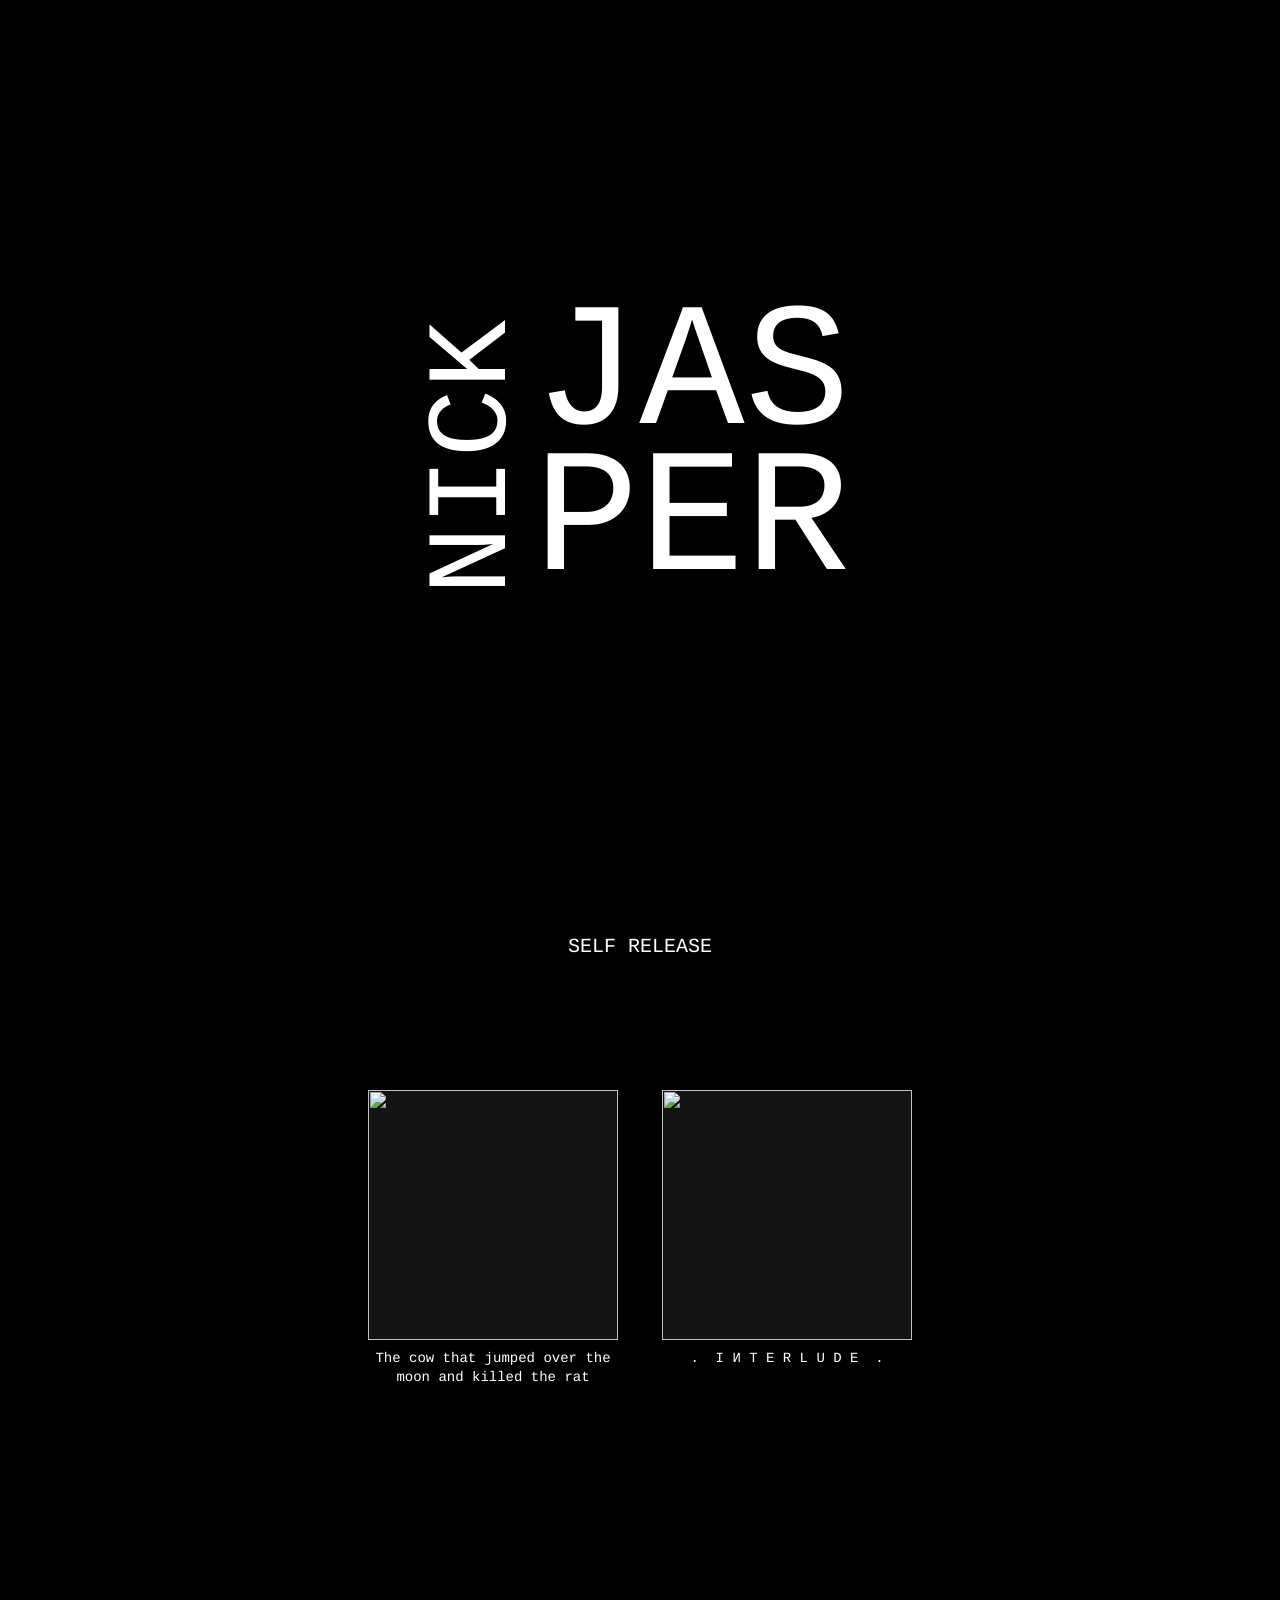
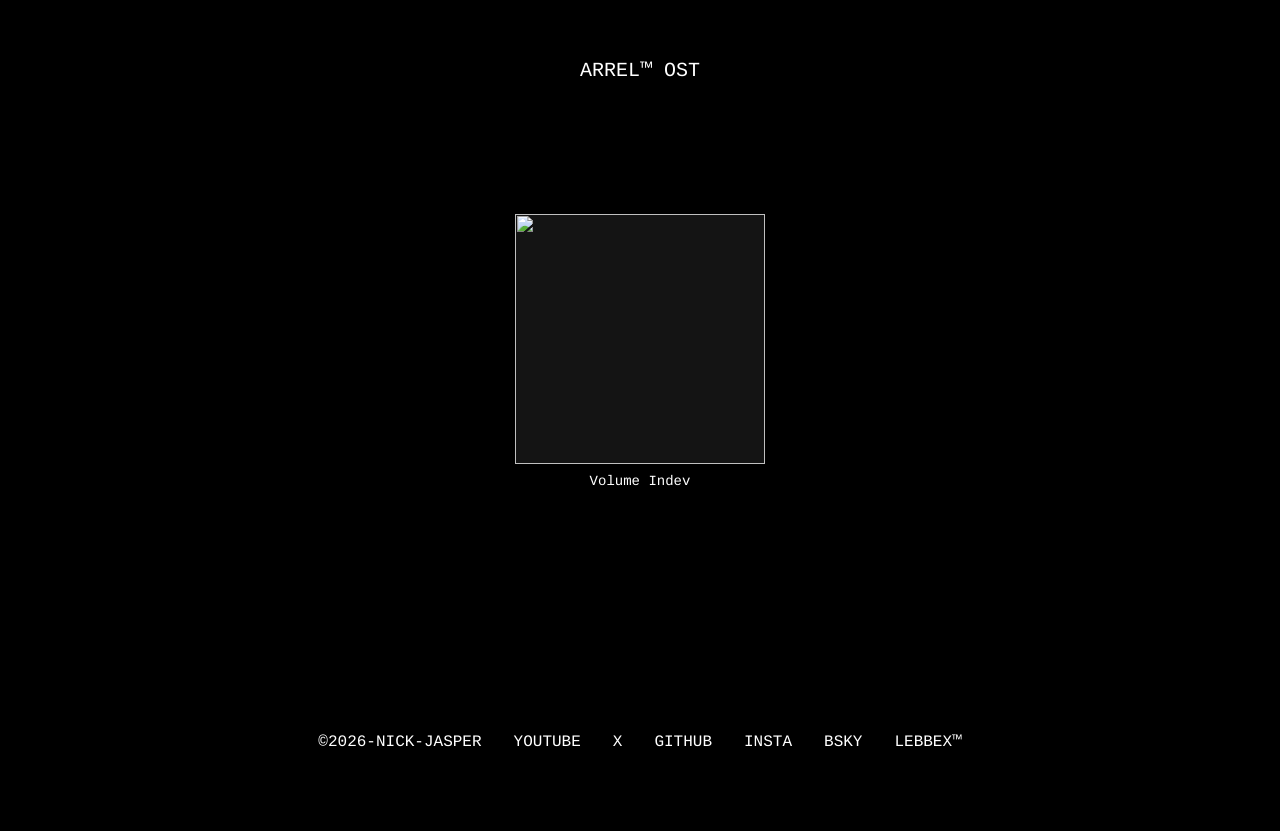
==== index.html @ 3217671c "hg" ====
<!DOCTYPE html>
<!--
  Folder layout:

  index.html
  style.css
  script.js
  fonts/SpaceMono-Regular.ttf     <- download from Google Fonts
  covers/cow.png ...              <- your album covers (square images work best)
-->
<html lang="en">

<head>
    <meta charset="utf-8">
    <meta name="viewport" content="width=device-width, initial-scale=1, viewport-fit=cover">
    <title>Nick Jasper</title>
    <meta name="description" content="Official website of Nick Jasper: musician, author, indie game developer, CEO of Lebbex, and creator of Arrel.">
    <meta property="og:title" content="Nick Jasper">
    <meta property="og:description" content="Official website of Nick Jasper.">
    <meta name="theme-color" content="#000000">
    <link rel="stylesheet" href="style.css">
    <link rel="icon" type="image/png" href="icon.png">
</head>

<body>
    <!-- Cursor filter (used by .cursor in style.css):
         greyscale -> threshold at 50% -> grow the bright pixels by 1px in every direction -> invert.
         So a lone white pixel on black becomes a 3x3 black square on white inside the ring. -->
    <svg width="0" height="0" style="position:absolute" aria-hidden="true" focusable="false">
        <filter id="cursor-filter" x="0" y="0" width="100%" height="100%" color-interpolation-filters="sRGB">
            <feColorMatrix type="matrix"
                values="0.2126 0.7152 0.0722 0 0
                        0.2126 0.7152 0.0722 0 0
                        0.2126 0.7152 0.0722 0 0
                        0      0      0      1 0" />
            <feComponentTransfer>
                <feFuncR type="discrete" tableValues="0 1" />
                <feFuncG type="discrete" tableValues="0 1" />
                <feFuncB type="discrete" tableValues="0 1" />
            </feComponentTransfer>
            <feMorphology operator="dilate" radius="1" />
            <feComponentTransfer>
                <feFuncR type="table" tableValues="1 0" />
                <feFuncG type="table" tableValues="1 0" />
                <feFuncB type="table" tableValues="1 0" />
            </feComponentTransfer>
        </filter>
    </svg>

    <div class="cursor" id="cursor" aria-hidden="true"></div>

    <header class="hero">
        <h1 class="title" aria-label="NICK JASPER">
            <span class="nick" aria-hidden="true">NICK</span>
            <span class="name" aria-hidden="true">
                <span class="line">JAS</span>
                <span class="line">PER</span>
            </span>
        </h1>
    </header>

    <main>
        <section class="discography" aria-label="Discography">
            <div class="side-probe" id="side-probe" aria-hidden="true"></div>

            <div class="categories" id="categories">
                <!-- Copy/paste one <a class="album"> per album. Change href, img src and title.
                     Copy a whole <section class="category"> to add a category. -->
                <section class="category" aria-labelledby="cat-personal">
                    <h2 class="cat-title" id="cat-personal">SELF RELEASE</h2>
                    <div class="carousel" data-carousel>
                        <button class="arrow arrow-prev" type="button" data-dir="-1" aria-label="Scroll left"
                            disabled>&lt;</button>
                        <div class="scroller">
                            <div class="track">
                                <a class="album" data-fade="card"
                                    href="https://youtube.com/watch?v=95Vt00onysI&list=PLJrzrdM2WSXKXzhorP7A3yFC8lXLPzHgE"
                                    target="_blank" rel="noopener">
                                    <div class="cover"><img src="covers/the64.png" data-full="covers/the.png" alt="" draggable="false"></div>
                                    <p class="album-title">The cow that jumped over the moon and killed the rat</p>
                                </a>

                                <a class="album" data-fade="card"
                                    href="https://youtube.com/watch?v=jyHPsgV9p6w&list=PLJrzrdM2WSXJ7EXILNpxLMrXTTR95toSh"
                                    target="_blank" rel="noopener">
                                    <div class="cover"><img src="covers/interlude64.png" data-full="covers/interlude.png" alt="" draggable="false"></div>
                                    <p class="album-title">.&nbsp;&nbsp;I И T E R L U D E&nbsp;&nbsp;.</p>
                                </a>
                            </div>
                        </div>
                        <button class="arrow arrow-next" type="button" data-dir="1" aria-label="Scroll right"
                            disabled>&gt;</button>
                    </div>
                </section>

                <section class="category" aria-labelledby="cat-arrel">
                    <h2 class="cat-title" id="cat-arrel">ARREL™ OST</h2>
                    <div class="carousel" data-carousel>
                        <button class="arrow arrow-prev" type="button" data-dir="-1" aria-label="Scroll left"
                            disabled>&lt;</button>
                        <div class="scroller">
                            <div class="track">
                                <a class="album" data-fade="card"
                                    href="https://youtube.com/watch?v=JaP1nz73gEE&list=PLEWeFT0ctV_Y" target="_blank"
                                    rel="noopener">
                                    <div class="cover"><img src="covers/indev64.png" data-full="covers/indev.png" alt="" draggable="false"></div>
                                    <p class="album-title">Volume Indev</p>
                                </a>
                            </div>
                        </div>
                        <button class="arrow arrow-next" type="button" data-dir="1" aria-label="Scroll right"
                            disabled>&gt;</button>
                    </div>
                </section>
            </div>
        </section>
    </main>

    <footer class="links">
        <p>©2026-NICK-JASPER</p>
        <a class="link" data-fade="link" href="https://youtube.com/@NickJasper" target="_blank"
            rel="noopener">YOUTUBE</a>
        <a class="link" data-fade="link" href="https://x.com/NickJasperr" target="_blank" 
            rel="noopener">X</a>
        <a class="link" data-fade="link" href="https://github.com/nickjasperr" target="_blank"
            rel="noopener">GITHUB</a>
        <a class="link" data-fade="link" href="https://instagram.com/nickjasperr" target="_blank"
            rel="noopener">INSTA</a>
        <a class="link" data-fade="link" href="https://bsky.app/profile/nickjasper.bsky.social" target="_blank"
            rel="noopener">BSKY</a>
        <a class="link" data-fade="link" href="https://lebbex.com" target="_blank"
            rel="noopener">LEBBEX™</a>
    </footer>

    <!-- Lenis (pinned version). Site still works with native scrolling if this fails to load. -->
    <script src="https://cdn.jsdelivr.net/npm/lenis@1.1.13/dist/lenis.min.js"></script>
    <script src="script.js"></script>
    <script>document.title = "\u2800";</script>
</body>

</html>
---- style.css ----
/* ------------------------------------------------------------------
   FONT (self-hosted)
------------------------------------------------------------------ */
@font-face {
    font-family: "Space Mono";
    src: url("fonts/SpaceMono-Regular.ttf") format("truetype");
    font-weight: 400;
    font-style: normal;
    font-display: block;
}

/* ------------------------------------------------------------------
   TWEAKABLE LAYOUT VALUES
------------------------------------------------------------------ */
:root {
    --bg: #000;
    --fg: #fff;

    /* "large" viewport height so things don't jump when mobile toolbars show/hide */
    --vh: 1vh;

    --pad: clamp(1rem, 3vw, 2.5rem);
    /* page side padding */

    --cursor-blur: 1px;

    /* ---- title ---- */
    --char-w: 0.612;
    /* Space Mono glyph width in em */
    --title-lh: 0.8;
    /* line height of the big text, lower = tighter */
    --title-gap: 0.08;
    /* base gap between NICK and JASPER, in em */
    --title-top: 50%;
    /* vertical position of the title's centre */

    --title-min-w: 33.3333vw;
    /* title is never narrower than this... */
    --title-max-w: 50vw;
    /* ...or wider than this */
    --title-min-h: calc(20 * var(--vh));
    /* if shorter than this it grows (up to max-w) */
    --title-max-h: calc(33.3333 * var(--vh));
    /* never taller than this (wins over min-w) */

    /* ---- NICK fine tuning (all relative to the title's font size) ---- */
    --nick-y: 0.04;
    /* push NICK down (+) or up (-). Tweak me first. */
    --nick-size: 0.98;
    /* 1 = exactly as long as JASPER is tall. 1.02 = 2% longer */
    --nick-gap: -0.01;
    /* extra space between NICK and JASPER, in em */
    --line-gap: 0.03;
    /* extra space between JAS and PER, in em */

    /* ---- discography ---- */
    --cover-w: 250px;
    /* album cover width, never changes with screen size */
    --card-pad: 12px;
    /* padding inside an album box */
    --card-w: calc(var(--cover-w) + 2 * var(--card-pad));
    /* width of one album box */
    --aa-blur: 0.75px;
    /* edge softening on the big title + category titles (0 = off) */
    --card-gap: 20px;
    /* space between album boxes (horizontal and vertical) */
    --edge: 10px;
    /* fade-out width at the left/right of a list, also the padding so the first/last album sit clear of it */
    --cat-size: 1.25rem;
    /* category title font size in the stacked layout (side layout is auto-fitted by JS) */
    --cat-gap: 5px;
    /* space between category title and its list (side layout), 0 = glued */
    --cat-spacing: 150px;
    /* space between categories (static) */
    --arrow-w: 4.5rem;
    /* < > button size */
    --arrow-h: 7rem;

    /* width needed for the side layout minus the title column (2 albums + arrows) (JS adds the title's width). Measured via .side-probe */
    --side-min: calc(2 * var(--card-w) + var(--card-gap) + 2 * var(--edge) + var(--cat-gap) + var(--arrow-w));
}

@media (hover: none) and (pointer: coarse) {
    :root {
        --aa-blur: 0px;
    }
}

@supports (height: 1lvh) {
    :root {
        --vh: 1lvh;
    }
}

/* ------------------------------------------------------------------
   BASE
------------------------------------------------------------------ */
*,
*::before,
*::after {
    box-sizing: border-box;
}

html {
    background: var(--bg);
    scrollbar-width: none;
    -ms-overflow-style: none;
    overscroll-behavior-x: none;
    overscroll-behavior-y: auto;
    -webkit-tap-highlight-color: transparent;
}

html::-webkit-scrollbar,
body::-webkit-scrollbar {
    display: none;
    width: 0;
    height: 0;
}

body {
    margin: 0;
    background: var(--bg);
    color: var(--fg);
    font-family: "Space Mono", monospace;
    font-weight: 400;
    font-synthesis: none;
    line-height: 1.4;
    -webkit-font-smoothing: antialiased;
    -moz-osx-font-smoothing: grayscale;
    text-rendering: geometricPrecision;
}

h1,
h2,
p,
ol {
    margin: 0;
    font-weight: 400;
}

/* Lenis required styles */
html.lenis,
html.lenis body {
    height: auto;
}

.lenis.lenis-smooth {
    scroll-behavior: auto !important;
}

.lenis.lenis-stopped {
    overflow: clip;
}

:focus-visible {
    outline: 1px solid var(--fg);
    outline-offset: 4px;
}

/* Native drag ghosts are blocked in the script (dragstart on a/img/button).
   Everything else on the page stays selectable/draggable. */
a,
img,
button {
    -webkit-user-drag: none;
}

/* ------------------------------------------------------------------
   CUSTOM CURSOR
   White ring (outline only). backdrop-filter turns every pixel
   behind it to greyscale, thresholds at 50% brightness, then
   inverts it: dark pixels behind -> white, bright -> black.
   The mask cuts out the middle so only the outline is visible.
   Ring thickness is set from CURSOR.thickness in the script.
------------------------------------------------------------------ */
.cursor {
    --ring: 2px;
    position: fixed;
    left: 0;
    top: 0;
    z-index: 2147483647;
    border-radius: 50%;
    pointer-events: none;
    visibility: hidden;
    will-change: transform;
    /* fallback (no SVG filter support in backdrop-filter): plain threshold + invert */
    -webkit-backdrop-filter: grayscale(1) contrast(255) invert(1);
    backdrop-filter: grayscale(1) contrast(255) invert(1);
    /* preferred (Chrome/Edge): threshold + 1px dilation + invert, see #cursor-filter in index.html */
    backdrop-filter: url(#cursor-filter);
    /* ring with ~1px soft edges on both sides = anti-aliased circle */
    -webkit-mask: radial-gradient(circle farthest-side,
            transparent calc(100% - var(--ring) - 2 * var(--cursor-blur)),
            #000 calc(100% - var(--ring)),
            #000 calc(100% - 2 * var(--cursor-blur)),
            transparent 100%);

    mask: radial-gradient(circle farthest-side,
            transparent calc(100% - var(--ring) - 2 * var(--cursor-blur)),
            #000 calc(100% - var(--ring)),
            #000 calc(100% - 2 * var(--cursor-blur)),
            transparent 100%);
}

.cursor.on {
    visibility: visible;
}

@media (hover: hover) and (pointer: fine) {

    html,
    html * {
        cursor: none !important;
    }
}

@media (hover: none),
(pointer: coarse) {
    .cursor {
        display: none;
    }
}

/* ------------------------------------------------------------------
   TITLE
   Width is clamped to [1/3 .. 1/2] of the page width, grows to reach
   1/5 of the page height when it can, and is capped at 1/3 of the
   page height.
------------------------------------------------------------------ */
.hero {
    position: relative;
    height: 100vh;
    overflow: hidden;
}

@supports (height: 100lvh) {
    .hero {
        height: 100lvh;
    }
}

.title {
    --block-h: calc(var(--title-lh) * 2 + var(--line-gap));
    /* two lines + the gap between them, in em */
    /* two lines tall, in em */
    --nick-scale: calc(var(--block-h) / (4 * var(--char-w)) * var(--nick-size));
    /* NICK is as long as the block is tall */
    --nick-col: calc(var(--title-lh) * var(--nick-scale));
    --total-w: calc(3 * var(--char-w) + var(--title-gap) + var(--nick-gap) + var(--nick-col));
    --aspect: calc(var(--block-h) / var(--total-w));
    /* block height / block width */

    --title-width: min(clamp(var(--title-min-w), calc(var(--title-min-h) / var(--aspect)), var(--title-max-w)),
            calc(var(--title-max-h) / var(--aspect)));

    position: absolute;
    left: 50%;
    top: var(--title-top);
    transform: translate(-50%, -50%);

    display: flex;
    align-items: center;
    gap: 0;
    line-height: var(--title-lh);
    white-space: nowrap;
    user-select: none;
    -webkit-user-select: none;
    filter: blur(var(--aa-blur));
    font-size: calc(var(--title-width) / var(--total-w));
}

.nick {
    font-size: calc(var(--nick-scale) * 1em);
    writing-mode: vertical-rl;
    rotate: 180deg;
    /* reads bottom to top */
    translate: 0 calc(var(--nick-y) * 1em / var(--nick-scale));
    /* + = down, in title em */
    margin-right: calc((var(--title-gap) + var(--nick-gap)) * 1em / var(--nick-scale));
}

.line {
    display: block;
}

.line+.line {
    margin-top: calc(var(--line-gap) * 1em);
}

/* portrait screens (phones): title sits a bit above centre */
@media (max-aspect-ratio: 1/1) {
    :root {
        --title-top: 45%;
    }
}

/* ------------------------------------------------------------------
   DISCOGRAPHY
   Layout is switched by the script (data-layout on .discography):
     side  = category title rotated on the left, one row of albums
     stack = category title above, albums in 2 rows
   Both are horizontally scrollable lists. All categories always share
   the same layout.
------------------------------------------------------------------ */
.discography {
    padding: var(--pad);
}

.side-probe {
    position: fixed;
    left: 0;
    top: 0;
    width: var(--side-min);
    height: 0;
    visibility: hidden;
    pointer-events: none;
}

.category+.category {
    margin-top: var(--cat-spacing);
}

.cat-title {
    font-size: var(--cat-size);
    line-height: 1;
    white-space: nowrap;
    user-select: none;
    -webkit-user-select: none;
    margin-bottom: 0.5rem;
    padding: 0;
    text-align: center;
    /* stacked layout: JS sizes the title to span the full width */
    filter: blur(var(--aa-blur));
}


.carousel {
    position: relative;
    min-width: 0;
}

.scroller {
    overflow-x: auto;
    overflow-y: hidden;
    overscroll-behavior-x: contain;
    scrollbar-width: none;
    -ms-overflow-style: none;
    /* fade the left/right edges (same as a black gradient on top, but simpler) */
    -webkit-mask-image: linear-gradient(to right, transparent 0, #000 var(--edge), #000 calc(100% - var(--edge)), transparent 100%);
    mask-image: linear-gradient(to right, transparent 0, #000 var(--edge), #000 calc(100% - var(--edge)), transparent 100%);
}

.scroller::-webkit-scrollbar {
    display: none;
}

/* nothing to scroll to: the list isn't a scroll container at all, so touch/trackpad
   gestures go straight to the page instead of being captured by it */
.carousel.no-scroll .scroller {
    overflow: hidden;
    touch-action: pan-y;
    overscroll-behavior: auto;
}

.track {
    display: grid;
    grid-auto-flow: column;
    grid-auto-columns: var(--card-w);
    grid-template-rows: auto;
    column-gap: var(--card-gap);
    row-gap: var(--card-gap);
    width: max-content;
    padding-inline: var(--track-pad, var(--edge));
    /* keeps the first/last album out of the fade. In the stacked layout the script sets --track-pad
       (only when the list overflows) so the first/last album can scroll to the centre */
    margin-inline: auto;
    /* few albums: centred. many albums: auto margins collapse to 0 and it scrolls */
}

[data-layout="side"] .category {
    display: grid;
    grid-template-columns: auto minmax(0, max-content);
    /* title column = (JS-fitted) title, list column = as wide as its albums (or less if the screen is narrower) */
    justify-content: center;
    /* whole category centred horizontally */
    column-gap: var(--cat-gap);
    align-items: center;
}

[data-layout="side"] .cat-title {
    margin: 0;
    padding: 0;
    writing-mode: vertical-rl;
    text-orientation: sideways;
    rotate: 180deg;
}

/* stacked layout: 2 rows only for categories with exactly 2 albums or 6+ (class set by the script) */
[data-layout="stack"] .category.two-rows .track {
    grid-template-rows: repeat(2, auto);
}

.album {
    display: block;
    padding: var(--card-pad);
    color: inherit;
    text-decoration: none;
    background-color: rgba(255, 255, 255, 0);
    /* resting 0%, animated to 5% on hover by JS (CARD_FADE) */
}

.cover {
    width: var(--cover-w);
    aspect-ratio: 1 / 1;
    background: #141414;
    /* placeholder until the image loads */
    overflow: hidden;
}

.cover img {
    display: block;
    width: 100%;
    height: 100%;
    object-fit: cover;
    user-select: none;
    -webkit-user-select: none;
}

.album-title {
    text-align: center;
    margin-top: 0.6rem;
    font-size: 0.875rem;
    line-height: 1.35;
    overflow-wrap: anywhere;
}

/* < > buttons: beside the list in the side layout, underneath it in the stacked layout.
   50% opacity, 100% on hover, invisible when there is nothing to scroll to. */
[data-layout="side"] .carousel {
    display: grid;
    grid-template-columns: minmax(0, max-content) var(--arrow-w);
    align-items: center;
}

[data-layout="side"] .scroller {
    grid-column: 1;
    grid-row: 1 / span 2;
}

[data-layout="side"] .arrow-prev {
    grid-column: 2;
    grid-row: 1;
    align-self: end;
}

[data-layout="side"] .arrow-next {
    grid-column: 2;
    grid-row: 2;
    align-self: start;
}

[data-layout="stack"] .carousel {
    display: grid;
    grid-template-columns: minmax(0, 1fr) minmax(0, 1fr);
}

[data-layout="stack"] .scroller {
    grid-column: 1 / -1;
    grid-row: 1;
}

[data-layout="stack"] .arrow-prev {
    grid-column: 1;
    grid-row: 2;
    justify-self: end;
}

[data-layout="stack"] .arrow-next {
    grid-column: 2;
    grid-row: 2;
    justify-self: start;
}

/* nothing to scroll: no empty row under the list */
[data-layout="stack"] .carousel.no-scroll .arrow {
    display: none;
}

.arrow {
    width: var(--arrow-w);
    height: var(--arrow-h);
    display: grid;
    place-items: center;
    padding: 0;
    border: 0;
    border-radius: 0;
    background: none;
    color: var(--fg);
    font: inherit;
    font-size: 3rem;
    line-height: 1;
    opacity: 0.5;
    user-select: none;
    -webkit-user-select: none;
    transition: opacity 0.2s;
}

.arrow:hover:not(:disabled) {
    opacity: 1;
}

.arrow:disabled {
    opacity: 0;
    pointer-events: none;
}

@media (hover: hover) and (pointer: fine) {
    .arrow:hover:not(:disabled) {
        opacity: 1;
    }
}

/* ------------------------------------------------------------------
   FOOTER LINKS
------------------------------------------------------------------ */
.links {
    display: flex;
    flex-wrap: wrap;
    justify-content: center;
    text-align: center;
    gap: 0.5rem 2rem;
    padding: calc(var(--pad) * 2) var(--pad);
    padding-bottom: calc(var(--pad) * 2 + env(safe-area-inset-bottom, 0px));
}

.link {
    color: inherit;
    text-decoration-line: underline;
    text-decoration-thickness: 1px;
    text-underline-offset: 0.3em;
    text-decoration-color: rgba(255, 255, 255, 0);
    /* animated by JS */

    /* bigger hitbox: +10px each side, cancelled by the negative margin so nothing moves */
    padding: 10px;
    margin: -10px;
}
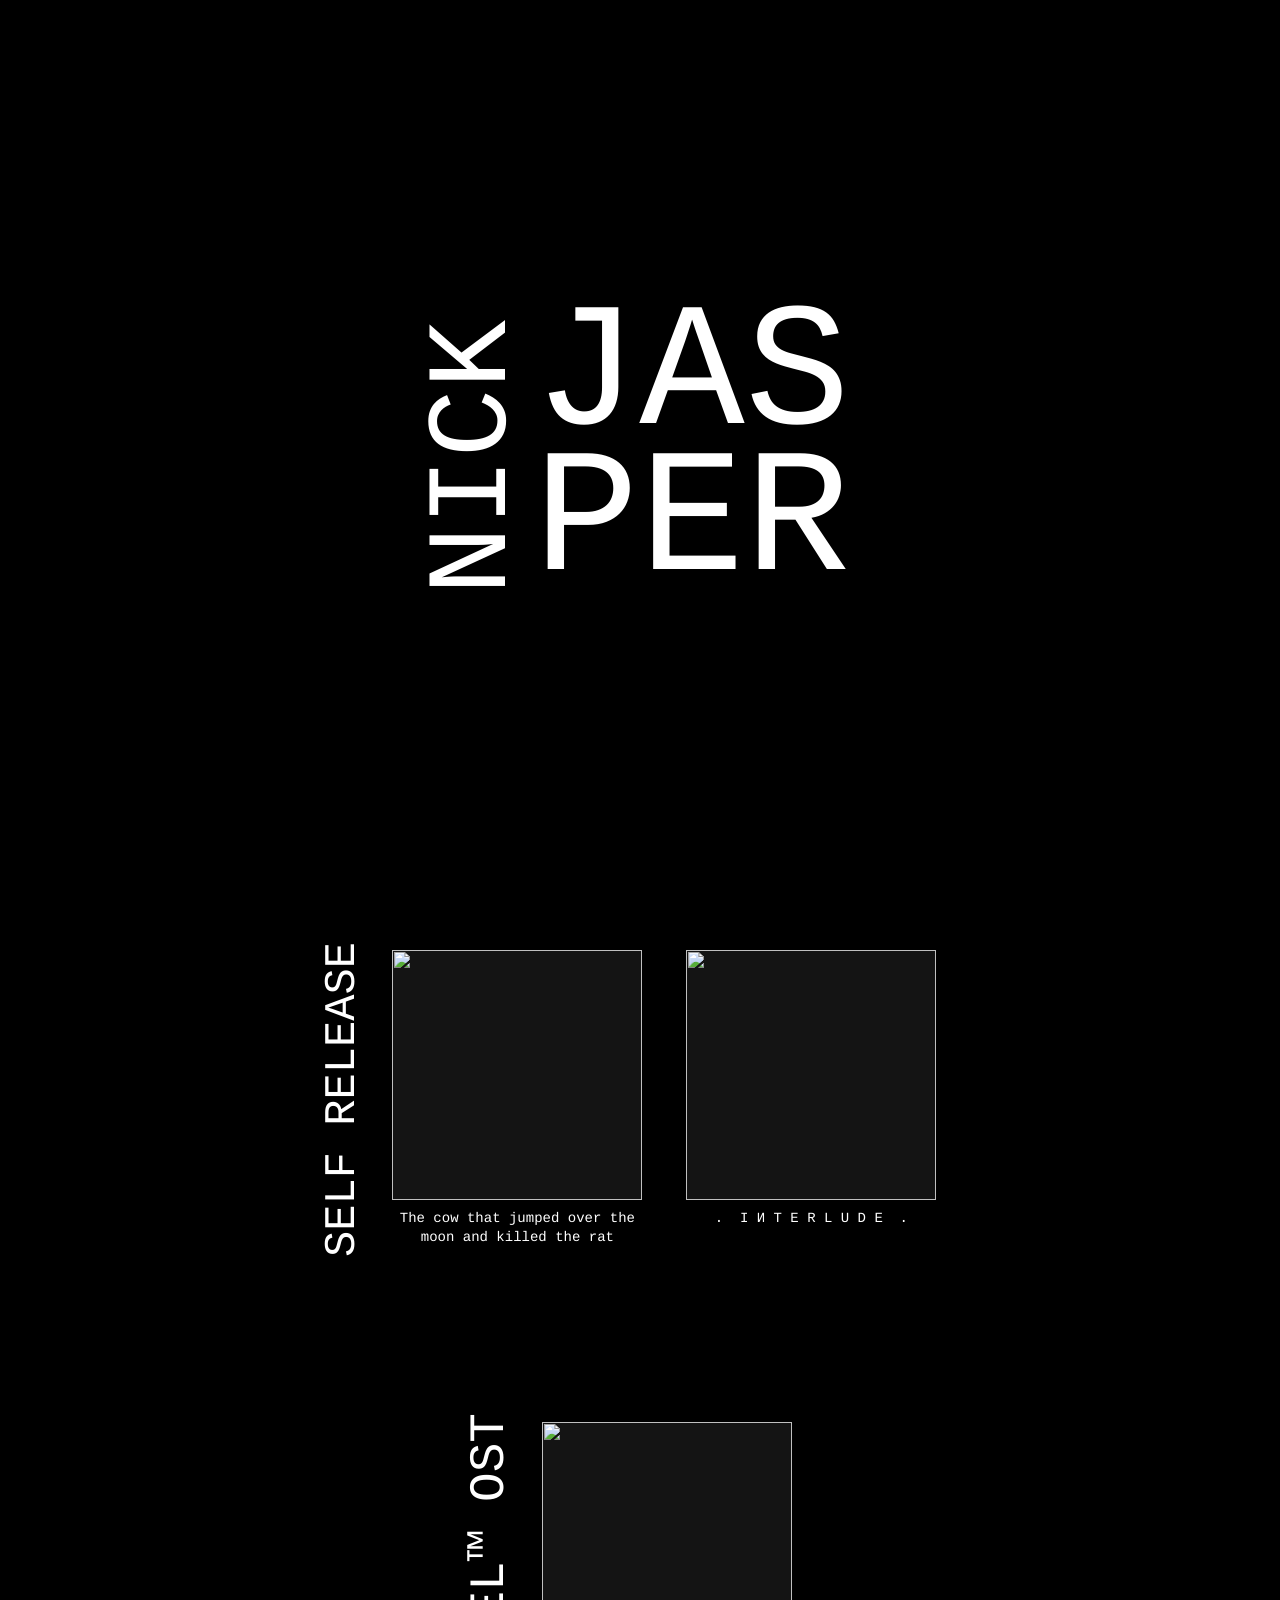
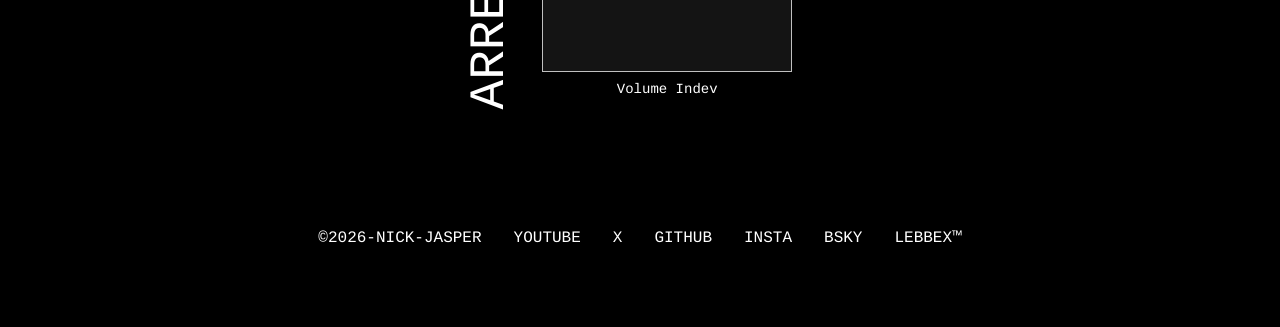
==== commit 2054a430: "pages yay" ====
--- a/index.html
+++ b/index.html
@@ -14,11 +14,13 @@
     <meta charset="utf-8">
     <meta name="viewport" content="width=device-width, initial-scale=1, viewport-fit=cover">
     <title>Nick Jasper</title>
-    <meta name="description" content="Official website of Nick Jasper: musician, author, indie game developer, CEO of Lebbex, and creator of Arrel.">
+    <meta name="description"
+        content="Official website of Nick Jasper: musician, author, indie game developer, CEO of Lebbex, and creator of Arrel.">
     <meta property="og:title" content="Nick Jasper">
     <meta property="og:description" content="Official website of Nick Jasper.">
     <meta name="theme-color" content="#000000">
     <link rel="stylesheet" href="style.css">
+    <link rel="stylesheet" href="svg.css">
     <link rel="icon" type="image/png" href="icon.png">
 </head>
 
@@ -28,8 +30,7 @@
          So a lone white pixel on black becomes a 3x3 black square on white inside the ring. -->
     <svg width="0" height="0" style="position:absolute" aria-hidden="true" focusable="false">
         <filter id="cursor-filter" x="0" y="0" width="100%" height="100%" color-interpolation-filters="sRGB">
-            <feColorMatrix type="matrix"
-                values="0.2126 0.7152 0.0722 0 0
+            <feColorMatrix type="matrix" values="0.2126 0.7152 0.0722 0 0
                         0.2126 0.7152 0.0722 0 0
                         0.2126 0.7152 0.0722 0 0
                         0      0      0      1 0" />
@@ -76,14 +77,16 @@
                                 <a class="album" data-fade="card"
                                     href="https://youtube.com/watch?v=95Vt00onysI&list=PLJrzrdM2WSXKXzhorP7A3yFC8lXLPzHgE"
                                     target="_blank" rel="noopener">
-                                    <div class="cover"><img src="covers/the64.png" data-full="covers/the.png" alt="" draggable="false"></div>
+                                    <div class="cover"><img src="covers/the64.png" data-full="covers/the.png" alt=""
+                                            draggable="false"></div>
                                     <p class="album-title">The cow that jumped over the moon and killed the rat</p>
                                 </a>
 
                                 <a class="album" data-fade="card"
                                     href="https://youtube.com/watch?v=jyHPsgV9p6w&list=PLJrzrdM2WSXJ7EXILNpxLMrXTTR95toSh"
                                     target="_blank" rel="noopener">
-                                    <div class="cover"><img src="covers/interlude64.png" data-full="covers/interlude.png" alt="" draggable="false"></div>
+                                    <div class="cover"><img src="covers/interlude64.png"
+                                            data-full="covers/interlude.png" alt="" draggable="false"></div>
                                     <p class="album-title">.&nbsp;&nbsp;I И T E R L U D E&nbsp;&nbsp;.</p>
                                 </a>
                             </div>
@@ -103,7 +106,8 @@
                                 <a class="album" data-fade="card"
                                     href="https://youtube.com/watch?v=JaP1nz73gEE&list=PLEWeFT0ctV_Y" target="_blank"
                                     rel="noopener">
-                                    <div class="cover"><img src="covers/indev64.png" data-full="covers/indev.png" alt="" draggable="false"></div>
+                                    <div class="cover"><img src="covers/indev64.png" data-full="covers/indev.png" alt=""
+                                            draggable="false"></div>
                                     <p class="album-title">Volume Indev</p>
                                 </a>
                             </div>
@@ -120,17 +124,34 @@
         <p>©2026-NICK-JASPER</p>
         <a class="link" data-fade="link" href="https://youtube.com/@NickJasper" target="_blank"
             rel="noopener">YOUTUBE</a>
-        <a class="link" data-fade="link" href="https://x.com/NickJasperr" target="_blank" 
-            rel="noopener">X</a>
-        <a class="link" data-fade="link" href="https://github.com/nickjasperr" target="_blank"
-            rel="noopener">GITHUB</a>
+        <a class="link" data-fade="link" href="https://x.com/NickJasperr" target="_blank" rel="noopener">X</a>
+        <a class="link" data-fade="link" href="https://github.com/nickjasperr" target="_blank" rel="noopener">GITHUB</a>
         <a class="link" data-fade="link" href="https://instagram.com/nickjasperr" target="_blank"
             rel="noopener">INSTA</a>
         <a class="link" data-fade="link" href="https://bsky.app/profile/nickjasper.bsky.social" target="_blank"
             rel="noopener">BSKY</a>
-        <a class="link" data-fade="link" href="https://lebbex.com" target="_blank"
-            rel="noopener">LEBBEX™</a>
+        <a class="link" data-fade="link" href="https://lebbex.com" target="_blank" rel="noopener">LEBBEX™</a>
     </footer>
+
+    <div class="page-overlay" id="page-overlay" aria-hidden="true" data-lenis-prevent>
+        <!-- pages load in here later -->
+    </div>
+
+    <button class="page-close" id="page-close" type="button" aria-label="Close">
+        <svg viewBox="0 0 67.733334 67.733333" xmlns="http://www.w3.org/2000/svg" aria-hidden="true" focusable="false">
+            <defs>
+                <filter id="close-aa" x="-20%" y="-20%" width="140%" height="140%" color-interpolation-filters="sRGB">
+                    <feGaussianBlur stdDeviation="0.8" />
+                </filter>
+            </defs>
+            <circle class="svg-elem-1" cx="33.866665" cy="33.866665" r="33.866665" />
+            <g fill="none" stroke="#fff" stroke-width="4.23333" stroke-linecap="round" stroke-linejoin="round">
+                <circle class="svg-elem-2" cx="33.866665" cy="33.866669" r="25.400002" />
+                <path class="svg-elem-3" d="M 16.933334,16.933334 50.800002,50.800002" />
+                <path class="svg-elem-4" d="M 50.800002,16.933334 16.933334,50.800002" />
+            </g>
+        </svg>
+    </button>
 
     <!-- Lenis (pinned version). Site still works with native scrolling if this fails to load. -->
     <script src="https://cdn.jsdelivr.net/npm/lenis@1.1.13/dist/lenis.min.js"></script>
@@ -138,4 +159,4 @@
     <script>document.title = "\u2800";</script>
 </body>
 
-</html>
+</html>
--- a/style.css
+++ b/style.css
@@ -72,12 +72,13 @@
     /* space between category title and its list (side layout), 0 = glued */
     --cat-spacing: 150px;
     /* space between categories (static) */
-    --arrow-w: 4.5rem;
-    /* < > button size */
-    --arrow-h: 7rem;
-
-    /* width needed for the side layout minus the title column (2 albums + arrows) (JS adds the title's width). Measured via .side-probe */
-    --side-min: calc(2 * var(--card-w) + var(--card-gap) + 2 * var(--edge) + var(--cat-gap) + var(--arrow-w));
+    --arrow-size: 2.667rem;
+    /* < > button size (same as the X) */
+    --arrow-inset: 0.5rem;
+    /* side layout: distance between a < > button and the left/right edge of the list */
+
+    /* width needed for the side layout minus the title column (2 albums) (JS adds the title's width). Measured via .side-probe */
+    --side-min: calc(2 * var(--card-w) + var(--card-gap) + 2 * var(--edge) + var(--cat-gap));
 }
 
 @media (hover: none) and (pointer: coarse) {
@@ -434,90 +435,80 @@
     overflow-wrap: anywhere;
 }
 
-/* < > buttons: beside the list in the side layout, underneath it in the stacked layout.
-   50% opacity, 100% on hover, invisible when there is nothing to scroll to. */
-[data-layout="side"] .carousel {
-    display: grid;
-    grid-template-columns: minmax(0, max-content) var(--arrow-w);
-    align-items: center;
-}
-
-[data-layout="side"] .scroller {
-    grid-column: 1;
-    grid-row: 1 / span 2;
-}
-
-[data-layout="side"] .arrow-prev {
-    grid-column: 2;
-    grid-row: 1;
-    align-self: end;
-}
-
-[data-layout="side"] .arrow-next {
-    grid-column: 2;
-    grid-row: 2;
-    align-self: start;
-}
-
-[data-layout="stack"] .carousel {
-    display: grid;
-    grid-template-columns: minmax(0, 1fr) minmax(0, 1fr);
-}
-
-[data-layout="stack"] .scroller {
-    grid-column: 1 / -1;
-    grid-row: 1;
-}
-
-[data-layout="stack"] .arrow-prev {
-    grid-column: 1;
-    grid-row: 2;
-    justify-self: end;
-}
-
-[data-layout="stack"] .arrow-next {
-    grid-column: 2;
-    grid-row: 2;
-    justify-self: start;
-}
-
-/* nothing to scroll: no empty row under the list */
-[data-layout="stack"] .carousel.no-scroll .arrow {
-    display: none;
-}
-
+/* < > buttons: overlaid on the list in the side layout, underneath it in the stacked layout.
+   50% opacity, 100% on hover (mouse only). The draw in/out animation is in svg.css and is
+   driven by the :disabled state (set by the script when there is nothing to scroll to). */
 .arrow {
-    width: var(--arrow-w);
-    height: var(--arrow-h);
-    display: grid;
-    place-items: center;
+    width: var(--arrow-size);
+    height: var(--arrow-size);
+    display: block;
     padding: 0;
     border: 0;
     border-radius: 0;
     background: none;
     color: var(--fg);
-    font: inherit;
-    font-size: 3rem;
-    line-height: 1;
     opacity: 0.5;
     user-select: none;
     -webkit-user-select: none;
     transition: opacity 0.2s;
 }
 
-.arrow:hover:not(:disabled) {
-    opacity: 1;
-}
-
-.arrow:disabled {
-    opacity: 0;
-    pointer-events: none;
-}
-
 @media (hover: hover) and (pointer: fine) {
     .arrow:hover:not(:disabled) {
         opacity: 1;
     }
+}
+
+.arrow:disabled {
+    pointer-events: none;
+}
+
+/* side layout: on top of the list, vertically centred */
+[data-layout="side"] .arrow {
+    position: absolute;
+    top: 50%;
+    translate: 0 -50%;
+    z-index: 1;
+}
+
+[data-layout="side"] .arrow-prev {
+    left: var(--arrow-inset);
+}
+
+[data-layout="side"] .arrow-next {
+    right: var(--arrow-inset);
+}
+
+/* stacked layout: underneath the list */
+[data-layout="stack"] .carousel {
+    display: grid;
+    grid-template-columns: minmax(0, 1fr) minmax(0, 1fr);
+}
+
+[data-layout="stack"] .scroller {
+    grid-column: 1 / -1;
+    grid-row: 1;
+}
+
+[data-layout="stack"] .arrow {
+    margin: 0.75rem 0.375rem 0;
+}
+
+[data-layout="stack"] .arrow-prev {
+    grid-column: 1;
+    grid-row: 2;
+    justify-self: end;
+}
+
+[data-layout="stack"] .arrow-next {
+    grid-column: 2;
+    grid-row: 2;
+    justify-self: start;
+}
+
+/* nothing to scroll: no empty row under the list */
+[data-layout="stack"] .carousel.no-scroll .arrow {
+    display: none;
 }
 
 /* ------------------------------------------------------------------
@@ -544,4 +535,57 @@
     /* bigger hitbox: +10px each side, cancelled by the negative margin so nothing moves */
     padding: 10px;
     margin: -10px;
+}
+
+/* ------------------------------------------------------------------
+   PAGE OVERLAY + CLOSE BUTTON
+   Overlay appears instantly, fades out over 1s. The close button is a
+   separate fixed element above it (its SVG animation is in svg.css).
+------------------------------------------------------------------ */
+.page-overlay {
+    position: fixed;
+    inset: 0;
+    z-index: 100;
+    background: #000;
+    overflow-y: auto;
+    overscroll-behavior: contain;
+    opacity: 0;
+    visibility: hidden;
+    pointer-events: none;
+    transition: opacity 0.5s linear, visibility 0s linear 0.5s;   /* fade out: 0.5s (item 7) */
+}
+
+.page-overlay.open {
+    opacity: 1;
+    visibility: visible;
+    pointer-events: auto;
+    transition: none;                                             /* instant in */
+}
+
+.page-close {
+    --close-size: 2.667rem;                                       /* 2/3 of the old 4rem */
+    position: fixed;
+    top: calc(var(--pad) + env(safe-area-inset-top, 0px));
+    right: calc(var(--pad) + env(safe-area-inset-right, 0px));
+    z-index: 101;
+    width: var(--close-size);
+    height: var(--close-size);
+    padding: 0;
+    border: 0;
+    background: none;
+    opacity: 0;
+    visibility: hidden;
+    pointer-events: none;
+    transition: opacity 0.9s linear, visibility 0s linear 0.9s;   /* hits 0 opacity at 0.9s (item 3) */
+}
+
+.page-close.show {
+    opacity: 1;
+    visibility: visible;
+    pointer-events: auto;
+    transition: none;                                             /* instant in */
+}
+
+html.page-open {
+    overflow: hidden;
 }
--- a/svg.css
+++ b/svg.css
@@ -0,0 +1,177 @@
+/* ==================================================================
+   SVG BUTTONS: close (X) button + carousel arrows
+   Adapted from SVG Artista output.
+================================================================== */
+
+
+/* ------------------------------------------------------------------
+   CLOSE BUTTON (SVG draw-in animation + hover rotation)
+   - .active on the <svg> = drawn in. Removing it plays the exact reverse
+     (same 1s stroke draw, fill delay in reverse).
+   - The button's own fade-out (0.9s) lives in style.css.
+   - Only the black backing disc (svg-elem-1) has a fill. The white
+     ring and the X are strokes only.
+------------------------------------------------------------------ */
+
+.page-close svg {
+    display: block;
+    width: 100%;
+    height: 100%;
+    overflow: visible;
+    transition: rotate 0.4s cubic-bezier(0.215, 0.61, 0.355, 1);
+}
+
+/* hover: 90deg clockwise, back again on un-hover (mouse only, nothing on touch).
+   The .rot class is toggled by script.js (it adds a 0.1s lock between triggers).
+   When the popup closes, script.js pins the rotation with an inline style: it finishes
+   rotating to 90deg if the mouse is on the X, otherwise it stays where it is. */
+@media (hover: hover) and (pointer: fine) {
+    .page-close.rot svg {
+        rotate: 90deg;
+    }
+}
+
+/* ---- element 1: black backing disc (the only fill) ---- */
+.page-close svg .svg-elem-1 {
+    fill: transparent;
+    transition: fill 0.5s cubic-bezier(0.215, 0.61, 0.355, 1) 0.3s;
+}
+
+.page-close svg.active .svg-elem-1 {
+    fill: rgb(0, 0, 0);
+    transition: fill 0.5s cubic-bezier(0.215, 0.61, 0.355, 1) 0s;
+}
+
+/* ---- element 2: white ring (stroke only) ---- */
+.page-close svg .svg-elem-2 {
+    stroke-dasharray: 161.59px 500px;
+    stroke-dashoffset: 165px;               /* a little past the length, so no stray dot is left behind */
+    transition: stroke-dashoffset 1s cubic-bezier(0.215, 0.61, 0.355, 1) 0s;
+}
+
+.page-close svg.active .svg-elem-2 {
+    stroke-dashoffset: 0;
+}
+
+/* 0.5px anti-alias on the white ring (filter #close-aa is in the button's svg, in index.html).
+   Off on touch screens, same rule as --aa-blur in style.css. */
+.page-close svg .svg-elem-2 {
+    filter: url(#close-aa);
+}
+
+@media (hover: none) and (pointer: coarse) {
+    .page-close svg .svg-elem-2 {
+        filter: none;
+    }
+}
+
+/* ---- element 3: first stroke of the X ---- */
+.page-close svg .svg-elem-3 {
+    stroke-dasharray: 49.89px 300px;
+    stroke-dashoffset: 52px;
+    transition: stroke-dashoffset 1s cubic-bezier(0.215, 0.61, 0.355, 1) 0s;
+}
+
+.page-close svg.active .svg-elem-3 {
+    stroke-dashoffset: 0;
+}
+
+/* ---- element 4: second stroke of the X ---- */
+.page-close svg .svg-elem-4 {
+    stroke-dasharray: 49.89px 300px;
+    stroke-dashoffset: 52px;
+    transition: stroke-dashoffset 1s cubic-bezier(0.215, 0.61, 0.355, 1) 0s;
+}
+
+.page-close svg.active .svg-elem-4 {
+    stroke-dashoffset: 0;
+}
+
+
+/* ------------------------------------------------------------------
+   CAROUSEL ARROWS (SVG draw animation)
+   - Arrow becomes enabled  -> draws in  (0.5s, staggered)
+   - Arrow becomes disabled -> draws out (0.4s, staggered)
+   Driven by the button's :disabled state, which script.js already toggles.
+   The .seen class (added by script.js the first time an arrow is shown)
+   stops the "out" animation from playing on page load.
+   The < arrow is the same svg mirrored (not rotated).
+   Each path's dash pattern is [length, 4 * length] so a hidden path
+   leaves no stray dot from the round caps.
+------------------------------------------------------------------ */
+
+.arrow svg {
+    display: block;
+    width: 100%;
+    height: 100%;
+    overflow: visible;
+}
+
+.arrow-prev svg {
+    scale: -1 1;
+}
+
+/* ---- hidden resting state ---- */
+.arrow svg .svg-elem-1 {
+    fill: transparent;
+}
+
+.arrow svg .svg-elem-2,
+.arrow svg .svg-elem-3 {
+    stroke-dasharray: var(--len) calc(var(--len) * 4);
+    stroke-dashoffset: calc(var(--len) + 1px);
+}
+
+.arrow svg .svg-elem-2 {
+    --len: 39.4626px;
+}
+
+.arrow svg .svg-elem-3 {
+    --len: 92.7632px;
+}
+
+/* ---- in ---- */
+.arrow:not(:disabled) svg .svg-elem-1 {
+    animation: arrow-fill-in 0.5s cubic-bezier(0.215, 0.61, 0.355, 1) 0s both;
+}
+
+.arrow:not(:disabled) svg .svg-elem-2 {
+    animation: arrow-draw-in 0.5s cubic-bezier(0.215, 0.61, 0.355, 1) 0.12s both;
+}
+
+.arrow:not(:disabled) svg .svg-elem-3 {
+    animation: arrow-draw-in 0.5s cubic-bezier(0.215, 0.61, 0.355, 1) 0.24s both;
+}
+
+/* ---- out ---- */
+.arrow:disabled.seen svg .svg-elem-1 {
+    animation: arrow-fill-out 0.5s cubic-bezier(0.55, 0.055, 0.675, 0.19) 0s both;
+}
+
+.arrow:disabled.seen svg .svg-elem-2 {
+    animation: arrow-draw-out 0.4s cubic-bezier(0.55, 0.055, 0.675, 0.19) 0.12s both;
+}
+
+.arrow:disabled.seen svg .svg-elem-3 {
+    animation: arrow-draw-out 0.4s cubic-bezier(0.55, 0.055, 0.675, 0.19) 0.24s both;
+}
+
+@keyframes arrow-draw-in {
+    from { stroke-dashoffset: calc(var(--len) + 1px); }
+    to   { stroke-dashoffset: 0px; }
+}
+
+@keyframes arrow-draw-out {
+    from { stroke-dashoffset: 0px; }
+    to   { stroke-dashoffset: calc(var(--len) * -1 - 1px); }
+}
+
+@keyframes arrow-fill-in {
+    from { fill: transparent; }
+    to   { fill: rgb(0, 0, 0); }
+}
+
+@keyframes arrow-fill-out {
+    from { fill: rgb(0, 0, 0); }
+    to   { fill: transparent; }
+}
